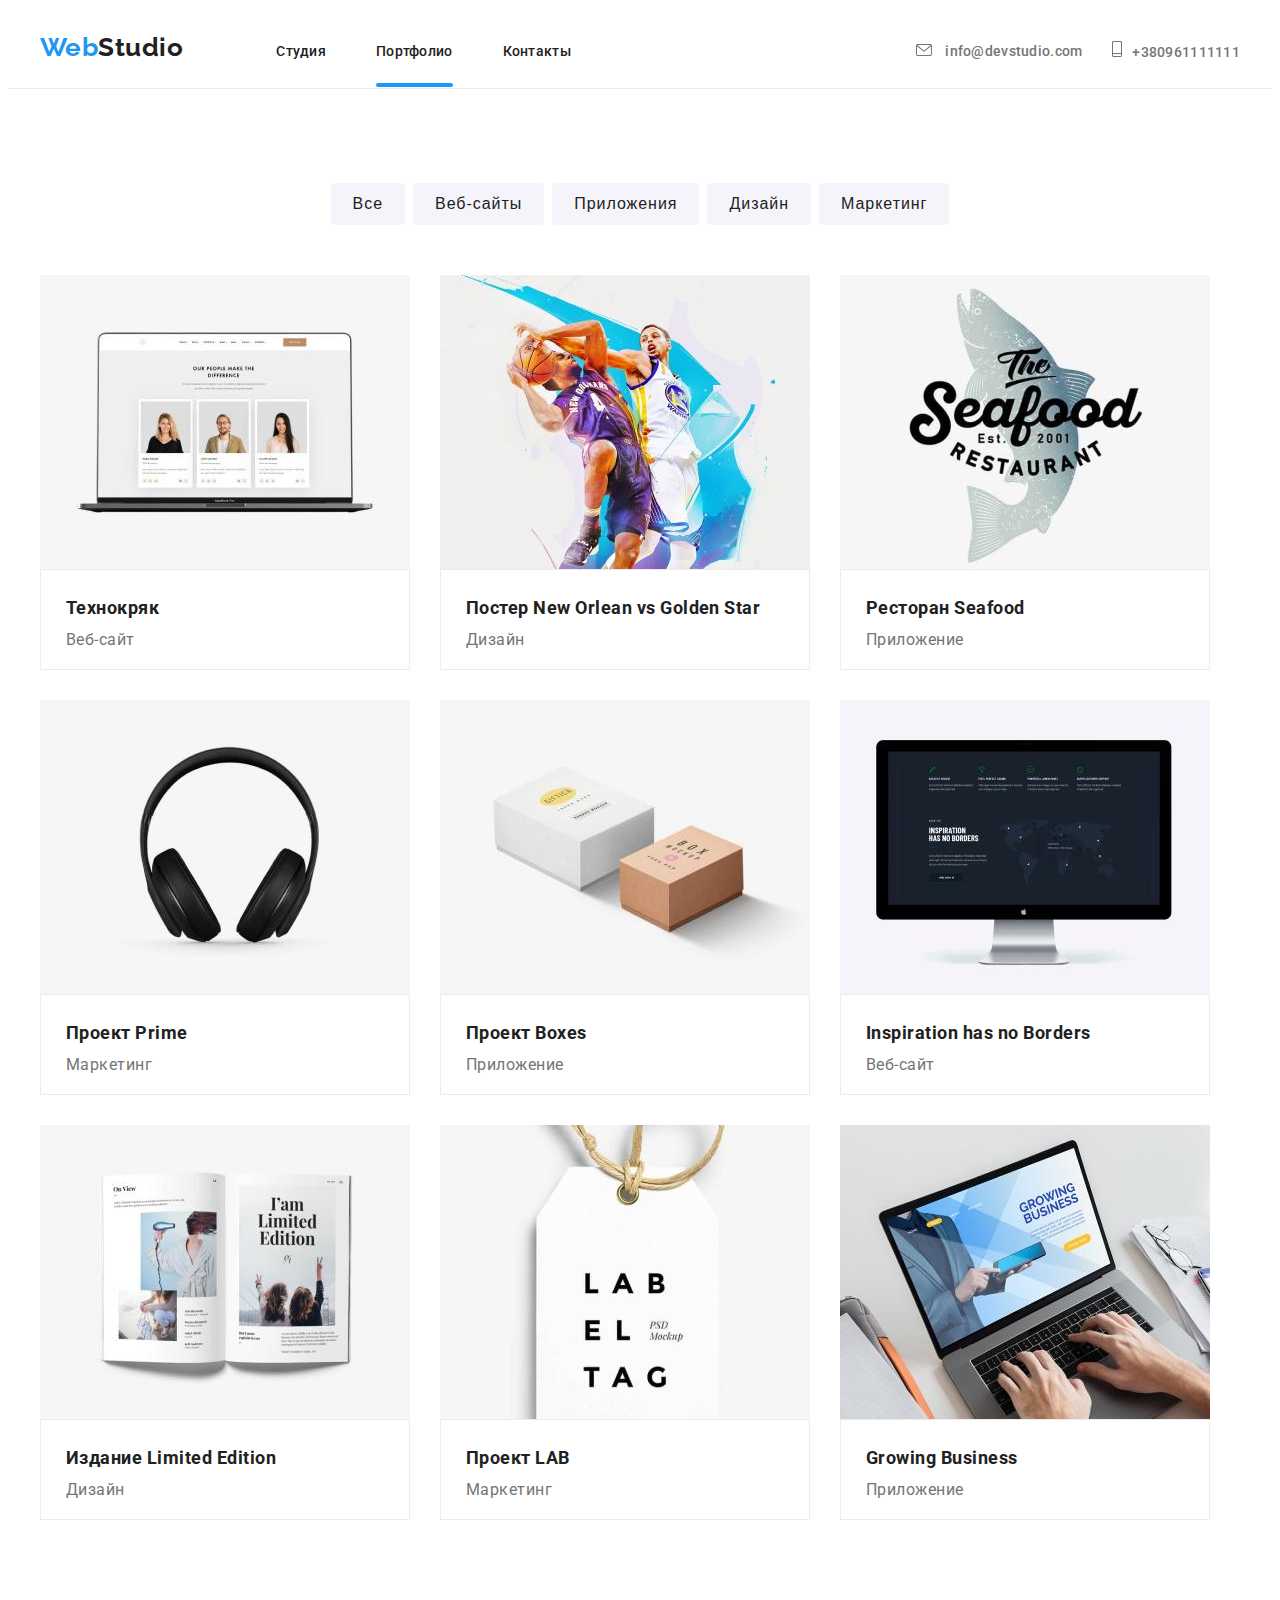
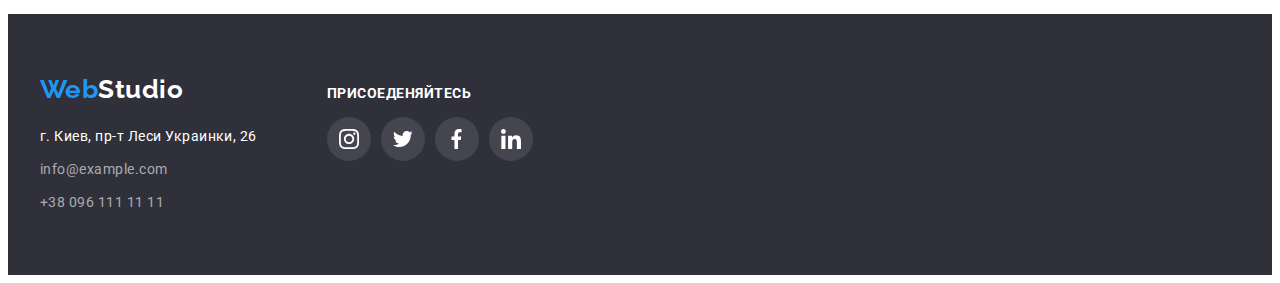
==== portfolio.html @ b35df363 "ДЗ№6" ====
<!DOCTYPE html>
<html lang="en">

<head>
    <meta charset="UTF-8">
    <meta http-equiv="X-UA-Compatible" content="IE=edge">
    <meta name="viewport" content="width=device-width, initial-scale=1.0">
    <link rel="stylesheet" href="https://cdnjs.cloudflare.com/ajax/libs/modern-normalize/1.1.0/modern-normalize.min.css"
        integrity="sha512-wpPYUAdjBVSE4KJnH1VR1HeZfpl1ub8YT/NKx4PuQ5NmX2tKuGu6U/JRp5y+Y8XG2tV+wKQpNHVUX03MfMFn9Q=="
        crossorigin="anonymous" referrerpolicy="no-referrer" />
    <link rel="stylesheet" href="./css/style.css">
    <link
        href="https://fonts.googleapis.com/css2?family=Raleway:wght@700&family=Roboto:wght@400;500;700;900&display=swap"
        rel="stylesheet">
    <title>ДЗ№5</title>
</head>

<body class="page">
    <header class="header-portfolio">
        <div class="container portfolio-header-container">
            <a href="" class="logo">Web<span class="logo-style">Studio</span></a>
            <nav>
                <!--Меню навигации-->
                <ul class="ul-nav">
                    <li class="ul-nav-list"><a href="index.html" class="nav-menu menu link">Студия</a></li>
                    <li class="ul-nav-list"><a href="" class="nav-menu menu link current">Портфолио</a></li>
                    <li class="ul-nav-list"><a href="" class="nav-menu menu link">Контакты</a></li>
                </ul>
            </nav>
            <!--Контакты-->
            <ul class="ul-contacts">
                <li class="mail"><a href="mailto:info@devstudio.com" class="nav-mail menu-mail link"> <span class="mail-style menu">
                        <svg class="mail-icon icon-contacts mail-logo" tabindex="0" aria-label="mail">
                            <use href="./img/sprite.svg#icon-envelope"></use>
                        </svg> info@devstudio.com</span></a>
                </li>
                <li class="tel"><a href="tel:+380961111111" class="nav-tel menu-tel link"><svg class="tel-icon" tabindex="0" aria-label="tel">
                    <use href="./img/sprite.svg#icon-phone"></use>
                </svg>+380961111111</a></li>
            </ul>
        </div>
    </header>
    <main>
        <section class="main-content">
            <div class="container">
                <ul class="list-btn">
                    <li class="btn-list"><button class="btn" type="button">Все</button></li>
                    <li class="btn-list"><button class="btn" type="button">Веб-сайты</button></li>
                    <li class="btn-list"><button class="btn" type="button">Приложения</button></li>
                    <li class="btn-list"><button class="btn" type="button">Дизайн</button></li>
                    <li class="btn-list"><button class="btn" type="button">Маркетинг</button></li>
                </ul>
                <div class="container-scroll"></div>
                    <ul class="section-list">
                        <li class="li-scroll"><a href="" class="section-link link">
                                <div class="img-text-wrapper">
                                    <img src="./img/portfolioimg1.jpg" alt="Технокряк" width="370" height="294">
                                    <p class="text-for-img">
                                        Технокряк это современная площадка распространения коронавируса. Компании используют эту платформу для цифрового
                                        шпионажа и атак на защищённые сервера конкурентов.
                                    </p>
                                </div>
                                <div class="img-content">
                                    <h3 class="section-name">Технокряк</h3>
                                    <p class="section-item">Веб-сайт</p>
                                </div>
                            </a>
                        </li>
                        <li class="li-scroll"><a href="" class="section-link link">
                                <div class="img-text-wrapper">
                                    <img src="./img/portfolioimg2.jpg" alt="Постер New Orlean vs Golden Star" width="370" height="294">
                                    <p class="text-for-img"></p>
                                </div>
                                <div class="img-content">
                                    <h3 class="section-name">Постер New Orlean vs Golden Star</h3>
                                    <p class="section-item">Дизайн</p>
                                </div>
                            </a>
                        </li>
                        <li class="li-scroll"><a href="" class="section-link link">
                                <div class="img-text-wrapper">
                                    <img src="./img/portfolioimg3.jpg" alt="Ресторан Seafood" width="370" height="294">
                                    <p class="text-for-img"></p>
                                </div>
                                <div class="img-content">
                                    <h3 class="section-name">Ресторан Seafood</h3>
                                    <p class="section-item">Приложение</p>
                                </div>
                            </a>
                        </li>
                        <li class="li-scroll"><a href="" class="section-link link">
                                <div class="img-text-wrapper">
                                    <img src="./img/portfolioimg4.jpg" alt="Проект Prime" width="370" height="294">
                                    <p class="text-for-img"></p>
                                </div>
                                <div class="img-content">
                                    <h3 class="section-name">Проект Prime</h3>
                                    <p class="section-item">Маркетинг</p>
                                </div>
                            </a>
                        </li>
                        <li class="li-scroll"><a href="" class="section-link link">
                                <div class="img-text-wrapper">
                                    <img src="./img/portfolioimg5.jpg" alt="Проект Boxes" width="370" height="294">
                                    <p class="text-for-img"></p>
                                </div>
                                <div class="img-content">
                                    <h3 class="section-name">Проект Boxes</h3>
                                    <p class="section-item">Приложение</p>
                                </div>
                            </a>
                        </li>
                        <li class="li-scroll"><a href="" class="section-link link">
                                 <div class="img-text-wrapper">
                                     <img src="./img/portfolioimg6.jpg" alt="Inspiration has no Borders" width="370" height="294">
                                    <p class="text-for-img">
                                </div>
                                <div class="img-content">
                                    <h3 class="section-name">Inspiration has no Borders</h3>
                                    <p class="section-item">Веб-сайт</p>
                                </div>
                            </a>
                        </li>
                        <li class="li-scroll"><a href="" class="section-link link">
                                <div class="img-text-wrapper">
                                    <img src="./img/portfolioimg7.jpg" alt="Издание Limited Edition" width="370" height="294">
                                    <p class="text-for-img"></p>
                                </div>
                                <div class="img-content">
                                    <h3 class="section-name">Издание Limited Edition</h3>
                                    <p class="section-item">Дизайн</p>
                                </div>
                            </a>
                        </li>
                        <li class="li-scroll"><a href="" class="section-link link">
                                <div class="img-text-wrapper">
                                    <img src="./img/portfolioimg8.jpg" alt="Проект LAB" width="370" height="294">
                                    <p class="text-for-img"></p>
                                </div>
                                <div class="img-content">
                                    <h3 class="section-name">Проект LAB</h3>
                                    <p class="section-item">Маркетинг</p>
                                </div>
                            </a>
                        </li>
                        <li class="li-scroll">
                            <a href="" class="section-link link">
                                <div class="img-text-wrapper">
                                    <img src="./img/portfolioimg9.jpg" alt="Growing Business" width="370" height="294">
                                    <p class="text-for-img"></p>
                                </div>
                                <div class="img-content">
                                    <h3 class="section-name">Growing Business</h3>
                                    <p class="section-item">Приложение</p>
                                </div>
                            </a>
                        </li>
                    </ul>
                </div>
            </div>
        </section>
    </main>
    <footer class="footer">
        <div class="container footer-container">
            <div>
                <div class="logo-block">
                    <a href="" class="footer-logo footer-link link">Web<span class="logo-style">Studio</span></a>
                </div>
                <address class="address">
                    <ul class="footer-list">
                        <li class="footer-contacts"> <a href="https://goo.gl/maps/wmigcwDh6VgQxwut9"
                                class="footer-place footer-link link"> г. Киев, пр-т Леси
                                Украинки, 26</a></li>
                        <li class="footer-contacts"><a href="mailto:info@example.com"
                                class="footer-mail footer-link link">info@example.com</a></li>
                        <li class="footer-contacts"><a href="tel:+380961111111" class="footer-tel footer-link link">+38 096 111 11
                                11</a></li>
                    </ul>
                </address>
            </div>
            <div class="footer-social">
                <div class="title-footer-social">
                    <h4>ПРИСОЕДЕНЯЙТЕСЬ</h4>
                </div>
                <ul class="social-personal social-list list">
                    <li class="social-personal-list social-li">
                        <a href="" class="social-footer-link link">
                            <svg class="social-footer-icons">
                                <use href="./img/sprite.svg#icon-instagram" width="20" height="20">
                                </use>
                            </svg>
                        </a>
                    </li>
                    <li class="social-personal-list">
                        <a href="" class="social-footer-link link">
                            <svg class="social-footer-icons">
                                <use href="./img/sprite.svg#icon-Group" width="20" height="20">
                                </use>
                            </svg>
                        </a>
                    </li>
                    <li class="social-personal-list">
                        <a href="" class="social-footer-link link">
                            <svg class="social-footer-icons">
                                <use href="./img/sprite.svg#icon-faecbook" width="20" height="20">
                                </use>
                            </svg>
                        </a>
                    </li>
                    <li class="social-personal-list">
                        <a href="" class="social-footer-link link">
                            <svg class="social-footer-icons">
                                <use href="./img/sprite.svg#icon-linkedin" width="20" height="20">
                                </use>
                            </svg>
                        </a>
                    </li>
                </ul>
            </div>
        </div>
    </footer>
</body>
</html>
---- css/style.css ----
:root {
  --basic-color: #fff;
  --secondary-color: #2f303a;
  --basic-text-color: #757575;
  --secondary-text-color: #212121;
  --header-text-color: #fff;
  --link-hover-color: #2196f3;
  --button-bgc: #f5f4fa;
}

body {
  font-family: "Roboto", sans-serif;
  letter-spacing: 0.03em;
  background-color: var(--basic-color);
  color: var(--basic-text-color);
}

.link {
  text-decoration: none;
  position: relative;
}

p,
h1,
h2,
h3,
h4,
h5,
h6 {
  margin: 0px;
}

ul {
  margin: 0px;
  padding: 0;
  list-style: none;
}

img {
  display: block;
}

/* --------------header------------------------ */

.header {
  background-color: #fff;
  padding-top: 24px;
  padding-bottom: 25px;
}

.header-container {
  display: flex;
  align-items: center;
}

.container {
  width: 1200px;
  margin: 0px auto;
  padding-left: 15px;
  padding-right: 15px;
}

.logo {
  color: var(--link-hover-color);
  text-decoration: none;
  font-family: Raleway;
  font-size: 26px;
  font-style: normal;
  font-weight: 700;
  line-height: 1.19;
  text-align: left;
  padding-top: 24px;
  padding-bottom: 25px;
}

.logo-style {
  color: var(--secondary-text-color);
}

.menu {
  font-weight: 500;
  font-size: 14px;
  line-height: 1.14;
  letter-spacing: 0.02em;
  transition: color 250ms cubic-bezier(0.4, 0, 0.2, 1);
}

.nav-menu {
  color: var(--secondary-text-color);
}

.ul-nav {
  display: flex;
  padding-left: 93px;
}

.ul-nav-li:not(:last-child) {
  padding-right: 50px;
}

.menu:hover,
.menu:focus {
  color: var(--link-hover-color);
}

.current::after {
  content: "";
  position: absolute;
  width: 100%;
  height: 4px;
  border-radius: 2px;
  background-color: var(--link-hover-color);
  display: block;
  bottom: -28px;
}

.ul-contacts {
  display: flex;
  flex-wrap: wrap;
  margin-left: auto;
}

.mail {
  padding-right: 30px;
}

.mail-group {
  display: flex;
}
.menu-mail,
.menu-tel {
  font-weight: 500;
  font-size: 14px;
  line-height: 1.14;
  letter-spacing: 0.02em;
  transition: color 250ms cubic-bezier(0.4, 0, 0.2, 1);
}

.menu-mail:hover,
.menu-mail:focus {
  color: var(--link-hover-color);
}

.menu-mail:hover .mail-logo {
  fill: var(--link-hover-color);
}

.menu-mail:focus .mail-logo {
  fill: var(--link-hover-color);
}

.mail-logo {
  width: 16px;
  height: 12px;
  margin-right: 10px;
  fill: var(--basic-text-color);
  transition: fill 250ms cubic-bezier(0.4, 0, 0.2, 1);
}

.mail-style {
  color: var(--basic-text-color);
}

.tel-group {
  display: flex;
}

.tel-icon {
  width: 10px;
  height: 16px;
  margin-right: 10px;
  fill: var(--basic-text-color);
  transition: fill 250ms cubic-bezier(0.4, 0, 0.2, 1);
}

.menu-tel:hover,
.menu-tel:focus {
  color: var(--link-hover-color);
}

.menu-tel:hover .tel-icon {
  fill: var(--link-hover-color);
}

.menu-tel:focus .tel-icon {
  fill: var(--link-hover-color);
}

.nav-tel {
  color: var(--basic-text-color);
}

/* ------------------------hero-------------------------- */

.hero {
  /* max-width: 1600px; */
  background-image: linear-gradient(
      to right,
      rgba(47, 48, 58, 0.4),
      rgba(47, 48, 58, 0.4)
    ),
    url(../img/hero.jpg);
  background-position: center;
  background-size: cover;
  background-repeat: no-repeat;
  padding-top: 200px;
  padding-bottom: 200px;
}

.hero-container {
  display: flex;
  flex-wrap: wrap;
  align-items: center;
  flex-direction: column;
}

.hero-head {
  color: var(--header-text-color);
  font-weight: 900;
  font-size: 44px;
  line-height: 1.36;
  text-align: center;
  letter-spacing: 0.06em;
  text-align: center;
  max-width: 696px;
}

.button {
  font-weight: bold;
  font-size: 16px;
  line-height: 30px;
  display: flex;
  align-items: center;
  text-align: center;
  letter-spacing: 0.06em;
  background-color: var(--link-hover-color);
  color: var(--basic-color);
  border-radius: 4px;
  margin-top: 30px;
  box-shadow: 0px 4px 4px rgba(0, 0, 0, 0.15);
  padding: 10px 32px;
  transition: background-color 250ms cubic-bezier(0.4, 0, 0.2, 1),
    color 250ms cubic-bezier(0.4, 0, 0.2, 1);
}

.button:focus,
.button:hover {
  background-color: var(--button-bgc);
  color: var(--secondary-text-color);
  cursor: pointer;
}

/* --------------------------main-section------------------------------- */

.main-section {
  padding-top: 94px;
}

.main-list {
  display: flex;
}

.icons-box {
  width: 270px;
  height: 120px;
  background-color: #f5f4fa;
  border-radius: 4px;
  margin-bottom: 30px;
  display: flex;
  align-items: center;
  justify-content: center;
}

.title-icons {
  width: 70px;
  height: 70px;
}

.head-item {
  font-weight: 700;
  font-size: 14px;
  line-height: 1.14;
  color: var(--secondary-text-color);
}

.main-list-item {
  display: flex;
  flex-direction: column;
}

.main-list-item:not(:last-child) {
  margin-right: 30px;
}

.main-section-img {
  padding-bottom: 94px;
  padding-top: 94px;
}

.head-about {
  margin-bottom: 50px;
}

.list-about {
  display: flex;
  padding-left: 0px;
}

.about-bottom-wrapper {
  position: relative;
}

.text-on-doing {
  font-style: normal;
  font-weight: bold;
  font-size: 14px;
  line-height: 1.14;
  text-align: center;
  color: var(--basic-color);
  background: rgba(47, 48, 58, 0.8);
  position: absolute;
  width: 100%;
  height: 70px;
  left: 0px;
  bottom: 0px;
  padding-left: auto;
  padding-right: auto;
  padding-top: 27px;
}

.img-about:not(:nth-last-child(n + 3)) {
  margin-left: 30px;
}

.head-text {
  font-weight: 400;
  font-size: 14px;
  line-height: 24px;
  margin-top: 10px;
}

.head-about {
  font-weight: 700;
  font-size: 36px;
  line-height: 1.16;
  text-align: center;
  color: var(--secondary-text-color);
}

/* ---------------------------section-personel----------------------- */

.personal {
  background-color: #f5f4fa;
  padding-top: 94px;
  padding-bottom: 94px;
}

.head-personal {
  font-weight: 700;
  font-size: 36px;
  line-height: 1.16;
  text-align: center;
  color: var(--secondary-text-color);
  margin-bottom: 50px;
}

.social-personal {
  max-width: 270px;
}

.social-list {
  display: flex;
  justify-content: center;
  margin-top: 16px;
}

.social-personal-list + .social-personal-list {
  margin-left: 10px;
}

.social-personal-list {
  width: 44px;
  height: 44px;
}

.social-link {
  width: 100%;
  height: 100%;
  display: block;
  border-radius: 50%;
  background-color: #fff;
  display: flex;
  align-items: center;
  justify-content: center;
  transition: background-color 250ms cubic-bezier(0.4, 0, 0.2, 1);
}

.social-link:hover,
.social-link:focus {
  background-color: var(--link-hover-color);
}

.social-link:hover .social-icons,
.social-link:focus .social-icons {
  fill: var(--basic-color);
}

.social-icons {
  width: 20px;
  height: 20px;
  fill: #afb1b8;
  transition: fill 250ms cubic-bezier(0.4, 0, 0.2, 1);
}

.list-personal {
  display: flex;
  padding-left: 0px;
}

.one-man,
.two-man,
.three-man,
.four-man {
  box-shadow: 0px 1px 3px rgba(0, 0, 0, 0.12), 0px 1px 1px rgba(0, 0, 0, 0.14),
    0px 2px 1px rgba(0, 0, 0, 0.2);
  border-radius: 0px 0px 4px 4px;
}

.li-personal {
  max-width: 270px;
  margin-right: 30px;
  background-color: #fff;
}

.name {
  font-weight: 500;
  font-size: 16px;
  line-height: 1.19;
  color: var(--secondary-text-color);
  text-align: center;
  margin-bottom: 10px;
}

.proffesion {
  font-weight: 400;
  font-size: 16px;
  line-height: 1.19;
  color: var(--basic-text-color);
  text-align: center;
}

.img-text {
  padding-top: 30px;
  padding-bottom: 30px;
}

.section-partners {
  padding-top: 94px;
  padding-bottom: 94px;
}

.partners-title {
  font-weight: bold;
  font-size: 36px;
  line-height: 1.16;
  text-align: center;
  color: var(--secondary-text-color);
  margin-bottom: 50px;
}

.partners-list {
  display: flex;
}

.partners-items {
  width: 170px;
  height: 92px;
  border-radius: 4px;
  display: flex;
}

.partners-items + .partners-items {
  margin-left: 30px;
}

.partners-link {
  width: 100%;
  height: 100%;
  display: flex;
  justify-content: center;
  align-items: center;
  border: 1px solid #afb1b8;
  border-radius: 4px;
  transition: color 250ms cubic-bezier(0.4, 0, 0.2, 1);
}

.partners-link:hover,
.partners-link:focus {
  border-color: var(--link-hover-color);
}

.partners-link:hover .partner-icons,
.partners-link:focus .partner-icons {
  fill: var(--link-hover-color);
}

.partner-icons {
  width: 106px;
  height: 60px;
  fill: #afb1b8;
  transition: fill 250ms cubic-bezier(0.4, 0, 0.2, 1);
}

/* --------------------------------footer------------------------------- */
.footer {
  background-color: var(--secondary-color);
  padding-top: 60px;
  padding-bottom: 60px;
}

.logo-block {
  margin-bottom: 20px;
}

.footer-container {
  display: flex;
  align-items: baseline;
}

.footer-logo {
  font-family: Raleway;
  font-weight: 700;
  font-size: 26px;
  line-height: 31px;
  color: var(--link-hover-color);
}

.footer-logo > .logo-style {
  color: var(--basic-color);
}

.footer-list {
  font-style: normal;
  padding-left: 0px;
  display: flex;
  flex-direction: column;
}

.footer-contacts:not(:last-child) {
  margin-bottom: 9px;
}

.footer-social {
  margin-left: 70px;
}

.footer-place {
  font-weight: 400;
  font-size: 14px;
  line-height: 1.71;
  color: var(--basic-color);
}

.footer-mail,
.footer-tel {
  font-weight: 400;
  font-size: 14px;
  line-height: 1.71;
  color: rgba(255, 255, 255, 0.6);
}

.footer-social {
  display: flex;
  flex-direction: column;
}

.title-footer-social {
  font-weight: bold;
  font-size: 14px;
  line-height: 1, 14;
  color: var(--basic-color);
}

.social-footer-link {
  width: 100%;
  height: 100%;
  display: block;
  border-radius: 50%;
  background-color: rgba(255, 255, 255, 0.1);
  display: flex;
  align-items: center;
  justify-content: center;
  transition: background-color 250ms cubic-bezier(0.4, 0, 0.2, 1);
}

.social-footer-link:hover,
.social-footer-link:focus {
  background-color: var(--link-hover-color);
}

.social-footer-link:hover .social-footer-icons,
.social-footer-link:focus .social-footer-icons {
  fill: var(--basic-color);
}

.social-footer-icons {
  width: 20px;
  height: 20px;
  fill: var(--basic-color);
  transition: fill 250ms cubic-bezier(0.4, 0, 0.2, 1);
}
/* -------------------------------------Portfolio-navigation-------------------------- */

.header-portfolio {
  background-color: #fff;
  border-bottom: 1px solid #ececec;
}

.portfolio-header-container {
  display: flex;
  align-items: baseline;
}

.ul-nav-list:not(:last-child) {
  margin-right: 50px;
}

/* -----------------------------------------Portfolio-main----------------------- */

.list-btn {
  display: flex;
  justify-content: center;
  margin-bottom: 50px;
}

.btn {
  font-weight: 500;
  font-size: 16px;
  line-height: 30px;
  display: flex;
  align-items: center;
  text-align: center;
  letter-spacing: 0.06em;
  border-radius: 4px;
  background-color: var(--button-bgc);
  color: var(--secondary-text-color);
  border: 0px;
  padding: 6px 22px 6px 22px;
  transition: background-color 250ms cubic-bezier(0.4, 0, 0.2, 1),
    color 250ms cubic-bezier(0.4, 0, 0.2, 1);
}

.btn-list:not(:last-child) {
  margin-right: 8px;
}

.btn:hover,
.btn:focus {
  background-color: var(--link-hover-color);
  color: var(--basic-color);
  filter: drop-shadow(0px 4px 4px rgba(0, 0, 0, 0.25));
  cursor: pointer;
}

/* ------------------------POrtfolio-section-list ------------------------*/

.main-content {
  padding-top: 94px;
  padding-bottom: 94px;
}

.container-scroll {
  display: flex;
  justify-content: center;
}

.section-list {
  display: flex;
  flex-wrap: wrap;
  padding-left: 0px;
}

.li-scroll:not(:nth-child(3n)) {
  margin-right: 30px;
}

.li-scroll:not(:nth-last-child(-n + 3)) {
  margin-bottom: 30px;
}

.img-content {
  border: 1px solid #ececec;
  padding-bottom: 20px;
  padding-left: 25px;
  padding-top: 20px;
}

.section-link {
  display: flex;
  flex-direction: column;
}

.section-link:hover,
.section-link:focus {
  box-shadow: 0px 1px 1px rgba(0, 0, 0, 0.12), 0px 4px 4px rgba(0, 0, 0, 0.06),
    1px 4px 6px rgba(0, 0, 0, 0.16);
  cursor: pointer;
  transition: background-color 250ms cubic-bezier(0.4, 0, 0.2, 1);
}

.li-scroll:hover .text-for-img {
  transform: translateY(0);
}

.img-text-wrapper {
  position: relative;
  overflow: hidden;
}

.text-for-img {
  font-weight: normal;
  font-size: 18px;
  line-height: 1.55;
  color: var(--basic-color);
  background: rgba(33, 150, 243, 0.9);
  position: absolute;
  top: 0px;
  width: 100%;
  height: 100%;
  padding: 63px 24px;
  transform: translateY(100%);
  transition: transform 250ms cubic-bezier(0.4, 0, 0.2, 1);
}

.section-name {
  font-weight: 700;
  font-size: 18px;
  line-height: 2;
  color: var(--secondary-text-color);
  margin-bottom: 4px;
}

.section-item {
  font-weight: 400;
  font-size: 16px;
  line-height: 1.19;
  color: var(--basic-text-color);
}

.backdrop {
  width: 100vw;
  height: 100vh;
  position: absolute;
  background: rgba(0, 0, 0, 0.2);
  top: 0;
  position: fixed;
  display: flex;
  justify-content: center;
  align-items: center;
}

.modal {
  width: 528px;
  height: 581px;
  background: #ffffff;
  box-shadow: 0px 1px 3px rgba(0, 0, 0, 0.12), 0px 1px 1px rgba(0, 0, 0, 0.14),
    0px 2px 1px rgba(0, 0, 0, 0.2);
  border-radius: 4px;
  position: relative;
}

.btn-close {
  background: #ffffff;
  border: 1px solid rgba(0, 0, 0, 0.1);
  width: 30px;
  height: 30px;
  border-radius: 50%;
  display: flex;
  justify-content: center;
  align-items: center;
  position: absolute;
  right: 8px;
  top: 8px;
  cursor: pointer;
}

.backdrop.is-hidden {
  opacity: 0;
  visibility: hidden;
  pointer-events: none;
}

.icon-close {
  width: 11px;
  height: 11px;
  transform: scale(1.5);
}
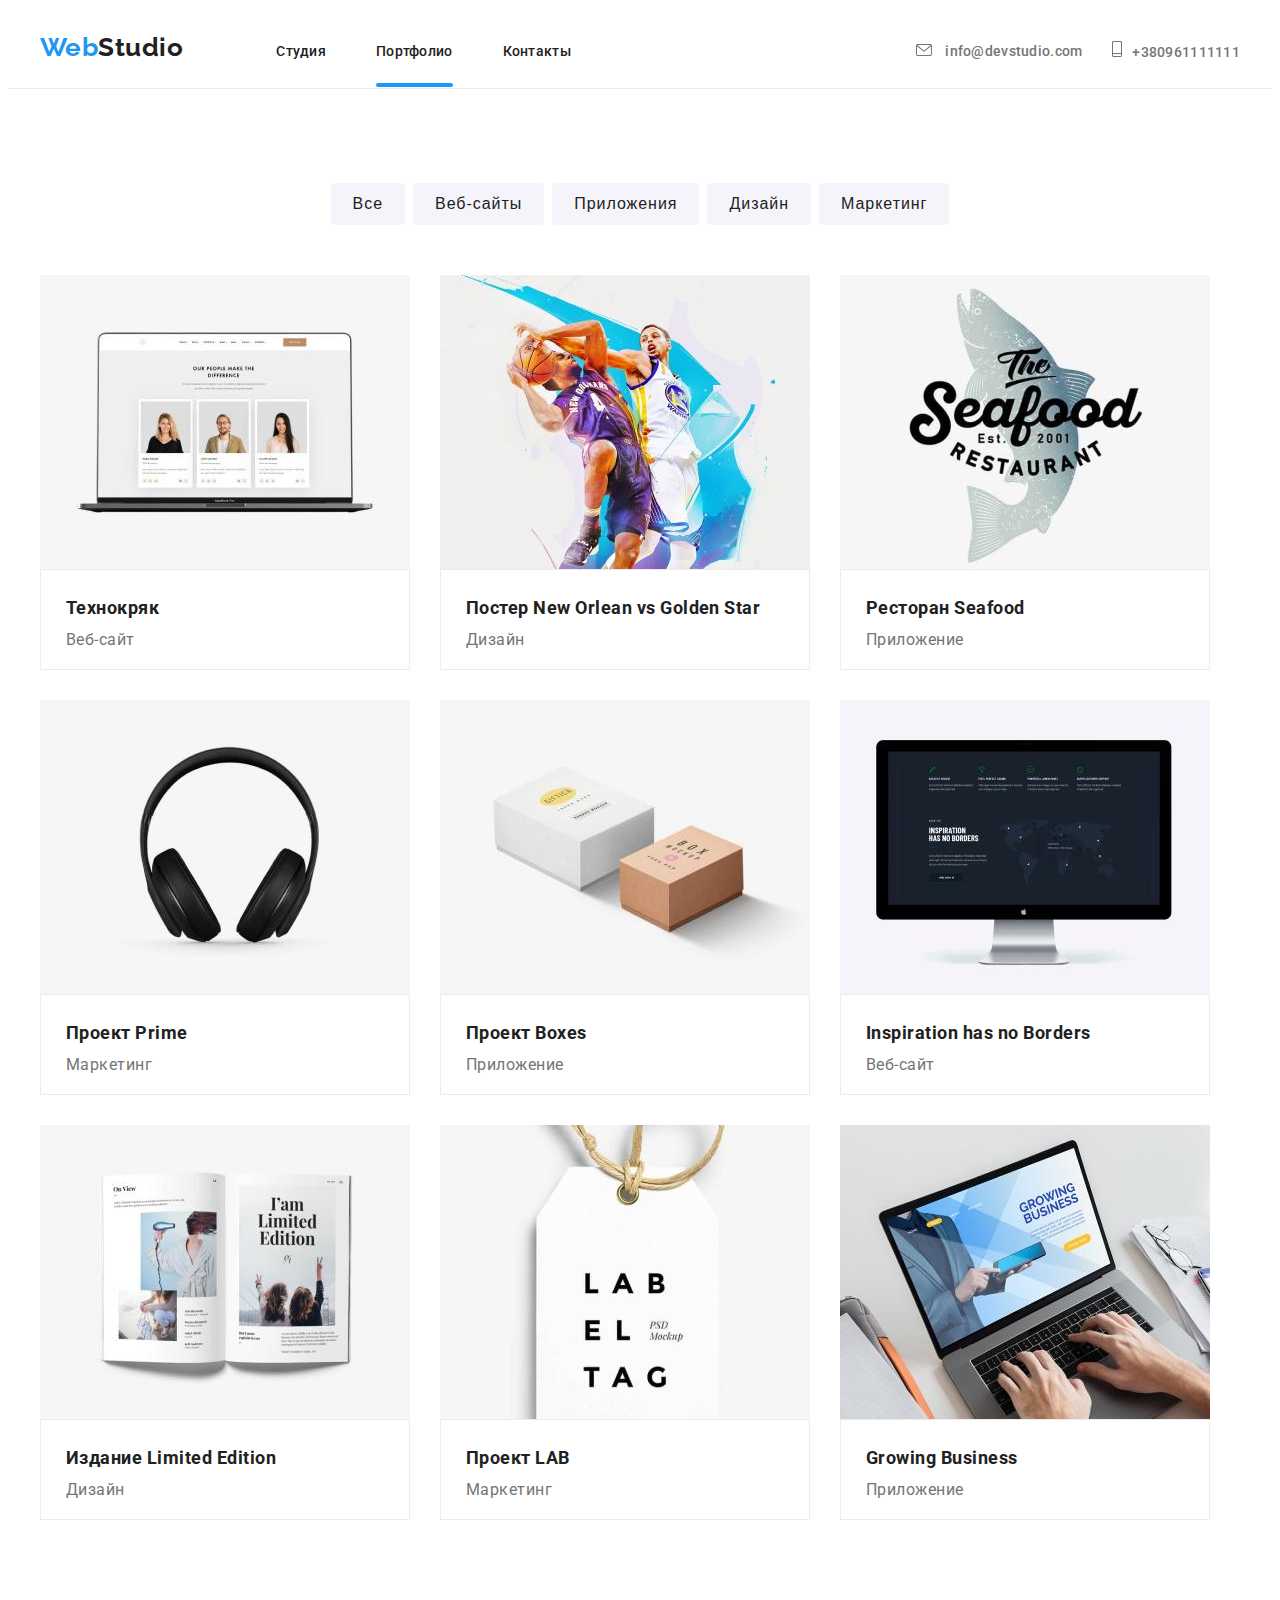
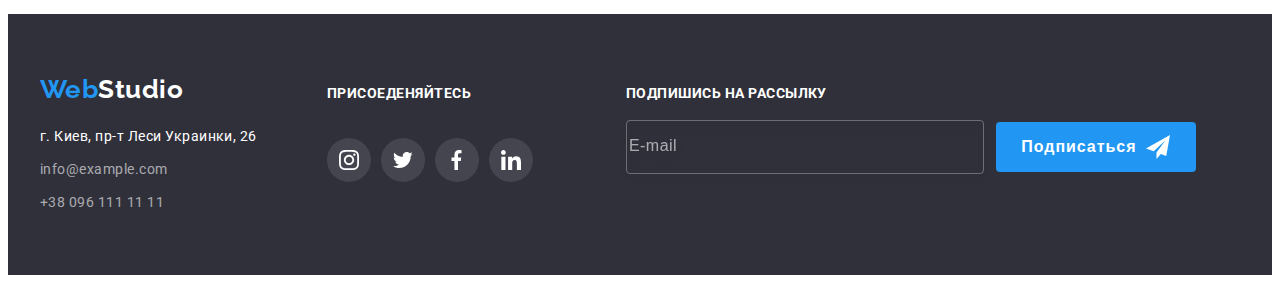
==== commit 1c23d36d: "ДЗ№6" ====
--- a/portfolio.html
+++ b/portfolio.html
@@ -217,6 +217,25 @@
                     </li>
                 </ul>
             </div>
+            <div class="form">
+                <div class="title-form">
+                    <h4>ПОДПИШИСЬ НА РАССЫЛКУ</h4>
+                </div>
+                <form action="#" class="footer-form">
+                    <div class="form-email">
+                        <label class="footer-label" for="email-input"></label>
+                        <input type="email" name="email" placeholder="E-mail" class="footer-input" id="email-input" />
+                    </div>
+                    <div class="form-button">
+                        <button type="submit" class="button-form">Подписаться
+                            <svg class="form-footer-icons">
+                                <use href="./img/icons.svg#icon-telegram" width="24" height="24">
+                                </use>
+                            </svg>
+                        </button>
+                    </div>
+                </form>
+            </div>
         </div>
     </footer>
 </body>
--- a/css/style.css
+++ b/css/style.css
@@ -38,6 +38,16 @@
 
 img {
   display: block;
+}
+
+.visually-hidden {
+  width: 1px;
+  height: 1px;
+  margin: -1px;
+  padding: 0px;
+  overflow: hidden;
+  border: 0px;
+  clip: rect(0 0 0 0);
 }
 
 /* --------------header------------------------ */
@@ -238,6 +248,7 @@
   border-radius: 4px;
   margin-top: 30px;
   box-shadow: 0px 4px 4px rgba(0, 0, 0, 0.15);
+  border: none;
   padding: 10px 32px;
   transition: background-color 250ms cubic-bezier(0.4, 0, 0.2, 1),
     color 250ms cubic-bezier(0.4, 0, 0.2, 1);
@@ -574,11 +585,17 @@
   flex-direction: column;
 }
 
+.social-footer-list {
+  display: flex;
+  justify-content: center;
+}
+
 .title-footer-social {
   font-weight: bold;
   font-size: 14px;
-  line-height: 1, 14;
+  line-height: 1.14;
   color: var(--basic-color);
+  margin-bottom: 20px;
 }
 
 .social-footer-link {
@@ -609,6 +626,107 @@
   fill: var(--basic-color);
   transition: fill 250ms cubic-bezier(0.4, 0, 0.2, 1);
 }
+
+.form {
+  margin-left: 93px;
+}
+
+.footer-form {
+  background-color: var(--secondary-color);
+  display: flex;
+}
+
+.title-form {
+  color: var(--basic-color);
+  font-weight: bold;
+  font-size: 14px;
+  line-height: 1.14;
+  margin-bottom: 20px;
+}
+
+.form-button {
+  margin-left: 12px;
+}
+
+.form-email {
+  width: 358px;
+  height: 50px;
+  display: flex;
+  align-items: center;
+}
+
+.footer-input {
+  width: 358px;
+  height: 50px;
+  background-color: transparent;
+  border: 1px solid rgba(255, 255, 255, 0.3);
+  filter: drop-shadow(0px 4px 4px rgba(0, 0, 0, 0.15));
+  border-radius: 4px;
+  color: var(--basic-color);
+  outline: none;
+}
+
+.form-email:focus {
+  border-color: var(--link-hover-color);
+}
+
+.footer-input:focus {
+  border-color: var(--link-hover-color);
+}
+
+.footer-input::placeholder {
+  font-weight: normal;
+  font-size: 16px;
+  line-height: calc(20 / 16);
+  letter-spacing: 0.03em;
+  color: rgba(255, 255, 255, 0.6);
+}
+
+.footer-input:focus::placeholder {
+  color: var(--link-hover-color);
+}
+
+.button-form {
+  font-weight: bold;
+  font-size: 16px;
+  line-height: 30px;
+  display: flex;
+  align-items: center;
+  text-align: center;
+  letter-spacing: 0.06em;
+  background-color: var(--link-hover-color);
+  color: var(--basic-color);
+  border-radius: 4px;
+  width: 200px;
+  height: 50px;
+  display: flex;
+  align-items: center;
+  justify-content: center;
+  transition: background-color 250ms cubic-bezier(0.4, 0, 0.2, 1),
+    color 250ms cubic-bezier(0.4, 0, 0.2, 1);
+  border: none;
+}
+
+.button-form:hover,
+.button-form:focus {
+  background-color: var(--button-bgc);
+  color: var(--secondary-text-color);
+  cursor: pointer;
+}
+
+.button-form:hover .form-footer-icons,
+.button-form:focus .form-footer-icons {
+  fill: var(--secondary-text-color);
+}
+
+.form-footer-icons {
+  width: 24px;
+  height: 24px;
+  fill: var(--header-text-color);
+  margin-left: 10px;
+  transition: background-color 250ms cubic-bezier(0.4, 0, 0.2, 1);
+}
+
 /* -------------------------------------Portfolio-navigation-------------------------- */
 
 .header-portfolio {
@@ -767,6 +885,7 @@
     0px 2px 1px rgba(0, 0, 0, 0.2);
   border-radius: 4px;
   position: relative;
+  padding: 40px;
 }
 
 .btn-close {
@@ -795,3 +914,175 @@
   height: 11px;
   transform: scale(1.5);
 }
+
+.modal-title {
+  font-weight: bold;
+  font-size: 20px;
+  line-height: calc(23 / 20);
+  text-align: center;
+  color: var(--secondary-text-color);
+  margin-bottom: 12px;
+}
+
+.modal-area {
+  margin-bottom: 10px;
+}
+
+.checkbox-area {
+  margin-bottom: 30px;
+}
+
+.name-title,
+.textarea-title {
+  font-weight: normal;
+  font-size: 12px;
+  line-height: calc(14 / 12);
+  letter-spacing: 0.01em;
+  color: var(--basic-text-color);
+}
+
+.agreement-checkbox {
+  font-weight: normal;
+  font-size: 14px;
+  line-height: calc(24 / 14);
+  color: var(--basic-text-color);
+}
+
+.modal-input {
+  width: 100%;
+  height: 40px;
+  border: 1px solid rgba(33, 33, 33, 0.2);
+  box-sizing: border-box;
+  border-radius: 4px;
+  padding-right: 12px;
+  padding-left: 42px;
+  outline: none;
+}
+
+.modal-input:focus {
+  border-color: var(--link-hover-color);
+}
+
+.modal-input:focus + .modal-username {
+  fill: var(--link-hover-color);
+}
+
+.modal-input:focus + .modal-usertel {
+  fill: var(--link-hover-color);
+}
+
+.modal-input:focus + .modal-useremail {
+  fill: var(--link-hover-color);
+}
+
+.form-tools {
+  position: relative;
+  display: flex;
+  align-items: center;
+  justify-content: center;
+}
+
+.modal-username,
+.modal-usertel,
+.modal-useremail {
+  position: absolute;
+  left: 12px;
+  width: 18px;
+  height: 18px;
+}
+
+.modal-textarea-input {
+  width: 100%;
+  height: 120px;
+  border: 1px solid rgba(33, 33, 33, 0.2);
+  box-sizing: border-box;
+  border-radius: 4px;
+  padding-top: 12px;
+  padding-right: 16px;
+  padding-bottom: 12px;
+  padding-left: 16px;
+  resize: none;
+  outline: none;
+}
+
+.modal-textarea-input:focus {
+  border-color: var(--link-hover-color);
+}
+
+.modal-textarea-input::placeholder {
+  font-weight: normal;
+  font-size: 12px;
+  line-height: calc(14 / 12);
+  letter-spacing: 0.01em;
+  color: rgba(117, 117, 117, 0.5);
+}
+
+.modal-textarea-input:focus::placeholder {
+  font-weight: normal;
+  font-size: 14px;
+  line-height: calc(16 / 14);
+  letter-spacing: 0.01em;
+  color: rgba(117, 117, 117, 0.5);
+}
+
+.button-agreement-modal {
+  width: 200px;
+  height: 50px;
+  background: #2196f3;
+  border: none;
+  box-shadow: 0px 4px 4px rgba(0, 0, 0, 0.15);
+  border-radius: 4px;
+  font-weight: bold;
+  font-size: 16px;
+  line-height: calc(30 / 16);
+  text-align: center;
+  letter-spacing: 0.06em;
+  color: var(--basic-color);
+  display: block;
+  margin: 0 auto;
+}
+
+.button-agreement-modal:hover,
+.button-agreement-modal:focus {
+  background-color: var(--button-bgc);
+  color: var(--secondary-text-color);
+  cursor: pointer;
+}
+
+.input-agreement {
+  border-color: var(--secondary-text-color);
+}
+
+.agreement-checkbox {
+  font-weight: normal;
+  font-size: 14px;
+  line-height: calc(24 / 14);
+  color: var(--basic-text-color);
+  display: flex;
+  margin-bottom: 30px;
+  align-items: baseline;
+}
+
+.agreement-checkbox span {
+  width: 16px;
+  height: 15px;
+  border: 2px solid black;
+  border-radius: 3px;
+  margin-right: 7px;
+  display: flex;
+  align-items: center;
+  justify-content: center;
+}
+
+.input-agreement:checked + .agreement-checkbox span {
+  background-color: var(--link-hover-color);
+  border: none;
+}
+.icon-agreement {
+  width: 11px;
+  height: 8px;
+}
+
+.agreement-link {
+  color: var(--link-hover-color);
+}
